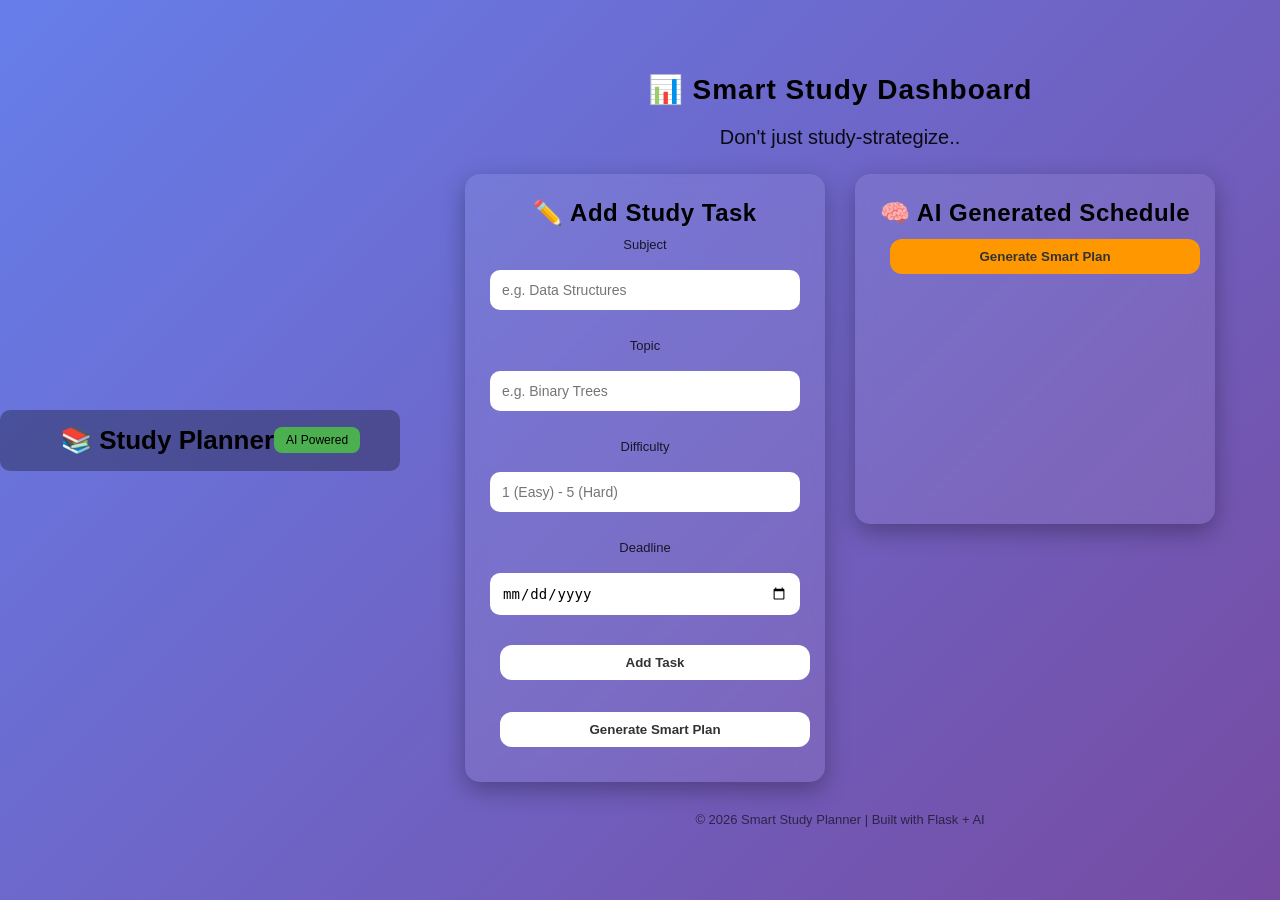
==== templates/index.html @ f3cea0d7 "added new files" ====
<!DOCTYPE html>
<html lang="en">
<head>
    <meta charset="UTF-8">
    <title>Smart Study Planner</title>
    <link rel="stylesheet" href="/static/style.css">
</head>
<body>

<!-- Navbar -->
<nav class="navbar">
    <h2>📚 Study Planner</h2>
    <span class="tag">AI Powered</span>
</nav>

<div class="app-container">

    <!-- Header -->
    <header class="header">
        <h1>📊 Smart Study Dashboard</h1>
        <p>Don't just study-strategize..</p>
    </header>

    <!-- Main Grid -->
    <div class="main-grid">

        <!-- Add Task Panel -->
        <section class="card">
            <h2>✏️ Add Study Task </h2>

            <div class="form">
                <label>Subject</label>
                <input id="subject" placeholder="e.g. Data Structures">

                <label>Topic</label>
                <input id="topic" placeholder="e.g. Binary Trees">

                <label>Difficulty</label>
                <input id="difficulty" type="number" min="1" max="5" placeholder="1 (Easy) - 5 (Hard)">

                <label>Deadline</label>
                <input id="deadline" type="date">

                <button onclick="addTask()">Add Task</button>
                <button onclick="getSchedule()">Generate Smart Plan</button>
            </div>
        </section>

        <!-- Schedule Panel -->
        <section class="card">
            <h2>🧠 AI Generated Schedule</h2>

            <button class="generate-btn" onclick="getSchedule()">
                Generate Smart Plan
            </button>

            <ul id="taskList"></ul>
        </section>

    </div>

    <!-- Footer -->
    <footer class="footer">
        <p>© 2026 Smart Study Planner | Built with Flask + AI</p>
    </footer>

</div>

<script src="/static/script.js"></script>

</body>
</html>
---- static/style.css ----
body {
    font-family: Arial;
    text-align: center;
    background: #f5f5f5;
}

.form input {
    margin: 5px;
    padding: 8px;
}

button {
    padding: 10px;
    margin: 10px;
    cursor: pointer;
}
/* Reset */
* {
    margin: 0;
    padding: 0;
    box-sizing: border-box;
}

/* Body */
body {
    font-family: 'Segoe UI', Tahoma, Geneva, Verdana, sans-serif;
    background: linear-gradient(135deg, #667eea, #764ba2);
    min-height: 100vh;
    display: flex;
    justify-content: center;
    align-items: center;
}

/* Main Container */
.container {
    background: rgba(255, 255, 255, 0.15);
    backdrop-filter: blur(12px);
    padding: 30px;
    border-radius: 20px;
    width: 400px;
    box-shadow: 0 8px 32px rgba(0,0,0,0.2);
    text-align: center;
    color: white;
}

/* Heading */
h1 {
    margin-bottom: 20px;
    font-size: 28px;
    letter-spacing: 1px;
}

/* Form */
.form {
    display: flex;
    flex-direction: column;
}

/* Inputs */
.form input {
    margin: 8px 0;
    padding: 10px;
    border: none;
    border-radius: 10px;
    outline: none;
    font-size: 14px;
}

/* Input Focus Effect */
.form input:focus {
    box-shadow: 0 0 8px rgba(255,255,255,0.6);
}

/* Buttons */
button {
    margin-top: 12px;
    padding: 10px;
    border: none;
    border-radius: 12px;
    background: #ffffff;
    color: #333;
    font-weight: bold;
    cursor: pointer;
    transition: 0.3s ease;
}

/* Button Hover */
button:hover {
    background: #ffdd57;
    transform: scale(1.05);
}

/* Task List */
#taskList {
    margin-top: 20px;
    list-style: none;
}

/* Task Item */
#taskList li {
    background: rgba(255,255,255,0.2);
    margin: 8px 0;
    padding: 10px;
    border-radius: 10px;
    transition: 0.3s;
}

/* Hover Effect */
#taskList li:hover {
    background: rgba(255,255,255,0.35);
    transform: translateX(5px);
}

/* Responsive */
@media (max-width: 500px) {
    .container {
        width: 90%;
    }
}
/* Navbar */
.navbar {
    display: flex;
    align-items: center;
    padding: 15px 40px;
    background: rgba(0,0,0,0.3);
    border-radius: 10px;
    margin-bottom: 20px;
}

/* Study Planner Title */
.navbar h2 {
    font-size: 26px;        /* bigger size */
    font-weight: 700;
    margin-left: 20px;      /* pushes slightly to right */
}

/* Tag stays right */
.navbar .tag {
    margin-left: auto;      /* pushes it to right corner */
    background: #4CAF50;
    padding: 6px 12px;
    border-radius: 8px;
    font-size: 12px;
}

/* Header */
.header {
    text-align: center;
    margin-bottom: 25px;
}

.header p {
    font-size: 20px;
    font-weight: 500;
    opacity: 0.9;
    margin-top: 5px;
}

/* Labels */
.form label {
    margin-top: 10px;
    font-size: 13px;
    opacity: 0.8;
}

/* Special Button */
.generate-btn {
    background: #ff9800;
}

.generate-btn:hover {
    background: #e68900;
}

/* Footer */
.footer {
    margin-top: 30px;
    text-align: center;
    font-size: 13px;
    opacity: 0.6;
}
/* Main Heading */
header h1 {
    font-weight: 700;   /* strong */
}

/* Section Headings */
.card h2 {
    font-weight: 600;   /* medium bold */
    letter-spacing: 0.5px;
}

/* Labels (slightly lighter) */
.form label {
    font-weight: 500;
}
/* App Container - center everything nicely */
.app-container {
    max-width: 1200px;
    margin: auto;
    padding: 20px;
}

/* Grid Layout - balanced spacing */
.main-grid {
    display: grid;
    grid-template-columns: 1fr 1fr;
    gap: 30px;
    align-items: start;
}

/* Cards - consistent height + spacing */
.card {
    background: rgba(255, 255, 255, 0.08);
    padding: 25px;
    border-radius: 15px;
    backdrop-filter: blur(10px);
    box-shadow: 0 8px 25px rgba(0,0,0,0.3);
    min-height: 350px; /* keeps symmetry */
}

/* Form spacing */
.form {
    display: flex;
    flex-direction: column;
    gap: 10px; /* uniform spacing */
}

/* Inputs */
.form input {
    padding: 12px;
}

/* Button alignment */
button {
    width: 100%;
}

/* Task list spacing */
#taskList {
    margin-top: 15px;
    display: flex;
    flex-direction: column;
    gap: 10px;
}
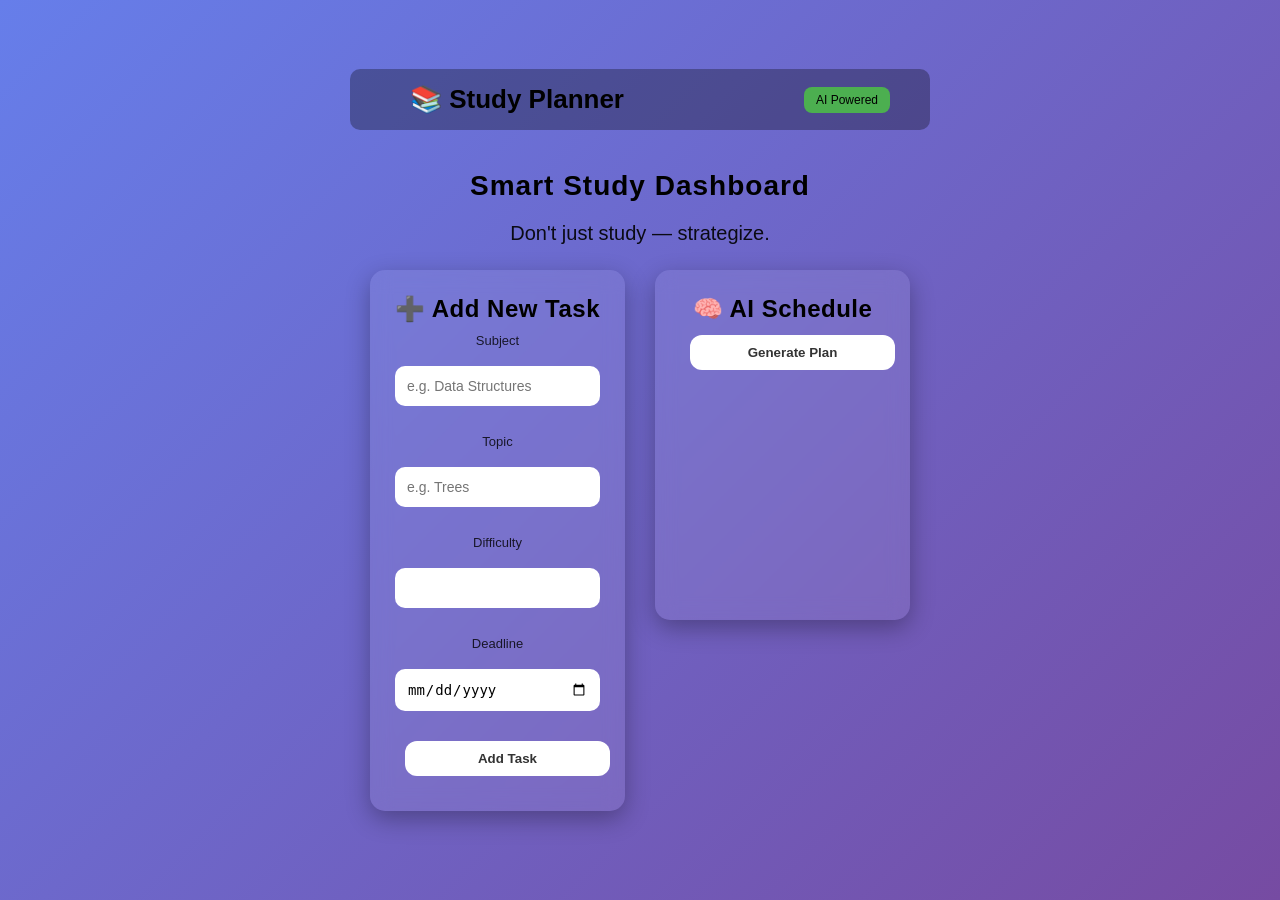
==== commit 67bdbda0: "added new files" ====
--- a/templates/index.html
+++ b/templates/index.html
@@ -7,62 +7,58 @@
 </head>
 <body>
 
-<!-- Navbar -->
-<nav class="navbar">
-    <h2>📚 Study Planner</h2>
-    <span class="tag">AI Powered</span>
-</nav>
+<div class="page-wrapper">
 
-<div class="app-container">
+    <!-- Navbar -->
+    <nav class="navbar">
+        <h2>📚 Study Planner</h2>
+        <span class="tag">AI Powered</span>
+    </nav>
 
-    <!-- Header -->
-    <header class="header">
-        <h1>📊 Smart Study Dashboard</h1>
-        <p>Don't just study-strategize..</p>
-    </header>
+    <div class="app-container">
 
-    <!-- Main Grid -->
-    <div class="main-grid">
+        <!-- Header -->
+        <header class="header">
+            <h1>Smart Study Dashboard</h1>
+            <p>Don't just study — strategize.</p>
+        </header>
 
-        <!-- Add Task Panel -->
-        <section class="card">
-            <h2>✏️ Add Study Task </h2>
+        <!-- Main Grid -->
+        <div class="main-grid">
 
-            <div class="form">
-                <label>Subject</label>
-                <input id="subject" placeholder="e.g. Data Structures">
+            <!-- Add Task -->
+            <section class="card">
+                <h2>➕ Add New Task</h2>
 
-                <label>Topic</label>
-                <input id="topic" placeholder="e.g. Binary Trees">
+                <div class="form">
+                    <label>Subject</label>
+                    <input id="subject" placeholder="e.g. Data Structures">
 
-                <label>Difficulty</label>
-                <input id="difficulty" type="number" min="1" max="5" placeholder="1 (Easy) - 5 (Hard)">
+                    <label>Topic</label>
+                    <input id="topic" placeholder="e.g. Trees">
 
-                <label>Deadline</label>
-                <input id="deadline" type="date">
+                    <label>Difficulty</label>
+                    <input id="difficulty" type="number" min="1" max="5">
 
-                <button onclick="addTask()">Add Task</button>
-                <button onclick="getSchedule()">Generate Smart Plan</button>
-            </div>
-        </section>
+                    <label>Deadline</label>
+                    <input id="deadline" type="date">
 
-        <!-- Schedule Panel -->
-        <section class="card">
-            <h2>🧠 AI Generated Schedule</h2>
+                    <button onclick="addTask()">Add Task</button>
+                </div>
+            </section>
 
-            <button class="generate-btn" onclick="getSchedule()">
-                Generate Smart Plan
-            </button>
+            <!-- Schedule -->
+            <section class="card">
+                <h2>🧠 AI Schedule</h2>
 
-            <ul id="taskList"></ul>
-        </section>
+                <button onclick="getSchedule()">Generate Plan</button>
+
+                <ul id="taskList"></ul>
+            </section>
+
+        </div>
 
     </div>
-
-    <!-- Footer -->
-    <footer class="footer">
-        <p>© 2026 Smart Study Planner | Built with Flask + AI</p>
-    </footer>
 
 </div>
 
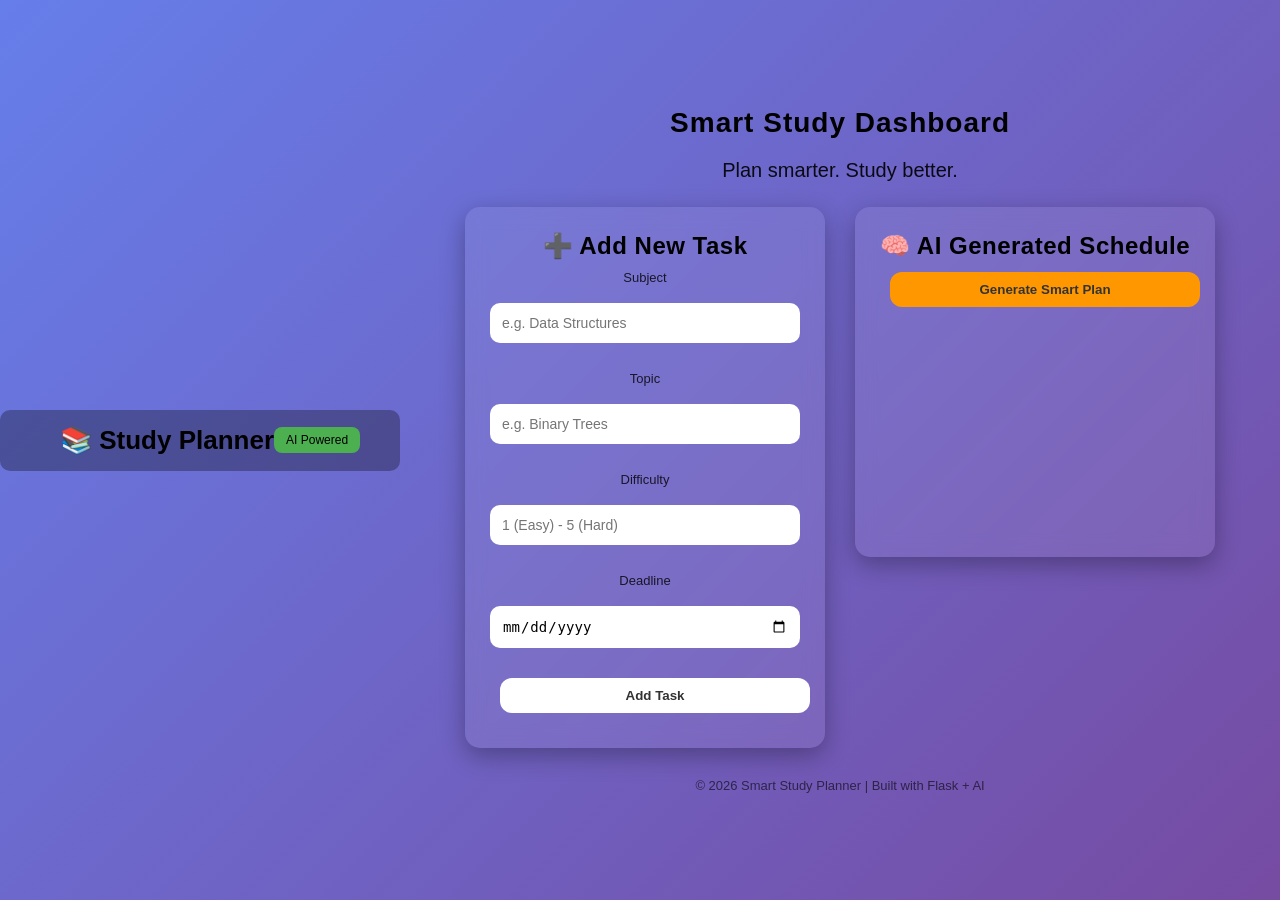
==== commit ea5fd50e: "added new files" ====
--- a/templates/index.html
+++ b/templates/index.html
@@ -7,58 +7,61 @@
 </head>
 <body>
 
-<div class="page-wrapper">
+<!-- Navbar -->
+<nav class="navbar">
+    <h2>📚 Study Planner</h2>
+    <span class="tag">AI Powered</span>
+</nav>
 
-    <!-- Navbar -->
-    <nav class="navbar">
-        <h2>📚 Study Planner</h2>
-        <span class="tag">AI Powered</span>
-    </nav>
+<div class="app-container">
 
-    <div class="app-container">
+    <!-- Header -->
+    <header class="header">
+        <h1>Smart Study Dashboard</h1>
+        <p>Plan smarter. Study better.</p>
+    </header>
 
-        <!-- Header -->
-        <header class="header">
-            <h1>Smart Study Dashboard</h1>
-            <p>Don't just study — strategize.</p>
-        </header>
+    <!-- Main Grid -->
+    <div class="main-grid">
 
-        <!-- Main Grid -->
-        <div class="main-grid">
+        <!-- Add Task Panel -->
+        <section class="card">
+            <h2>➕ Add New Task</h2>
 
-            <!-- Add Task -->
-            <section class="card">
-                <h2>➕ Add New Task</h2>
+            <div class="form">
+                <label>Subject</label>
+                <input id="subject" placeholder="e.g. Data Structures">
 
-                <div class="form">
-                    <label>Subject</label>
-                    <input id="subject" placeholder="e.g. Data Structures">
+                <label>Topic</label>
+                <input id="topic" placeholder="e.g. Binary Trees">
 
-                    <label>Topic</label>
-                    <input id="topic" placeholder="e.g. Trees">
+                <label>Difficulty</label>
+                <input id="difficulty" type="number" min="1" max="5" placeholder="1 (Easy) - 5 (Hard)">
 
-                    <label>Difficulty</label>
-                    <input id="difficulty" type="number" min="1" max="5">
+                <label>Deadline</label>
+                <input id="deadline" type="date">
 
-                    <label>Deadline</label>
-                    <input id="deadline" type="date">
+                <button onclick="addTask()">Add Task</button>
+            </div>
+        </section>
 
-                    <button onclick="addTask()">Add Task</button>
-                </div>
-            </section>
+        <!-- Schedule Panel -->
+        <section class="card">
+            <h2>🧠 AI Generated Schedule</h2>
 
-            <!-- Schedule -->
-            <section class="card">
-                <h2>🧠 AI Schedule</h2>
+            <button class="generate-btn" onclick="getSchedule()">
+                Generate Smart Plan
+            </button>
 
-                <button onclick="getSchedule()">Generate Plan</button>
-
-                <ul id="taskList"></ul>
-            </section>
-
-        </div>
+            <ul id="taskList"></ul>
+        </section>
 
     </div>
+
+    <!-- Footer -->
+    <footer class="footer">
+        <p>© 2026 Smart Study Planner | Built with Flask + AI</p>
+    </footer>
 
 </div>
 
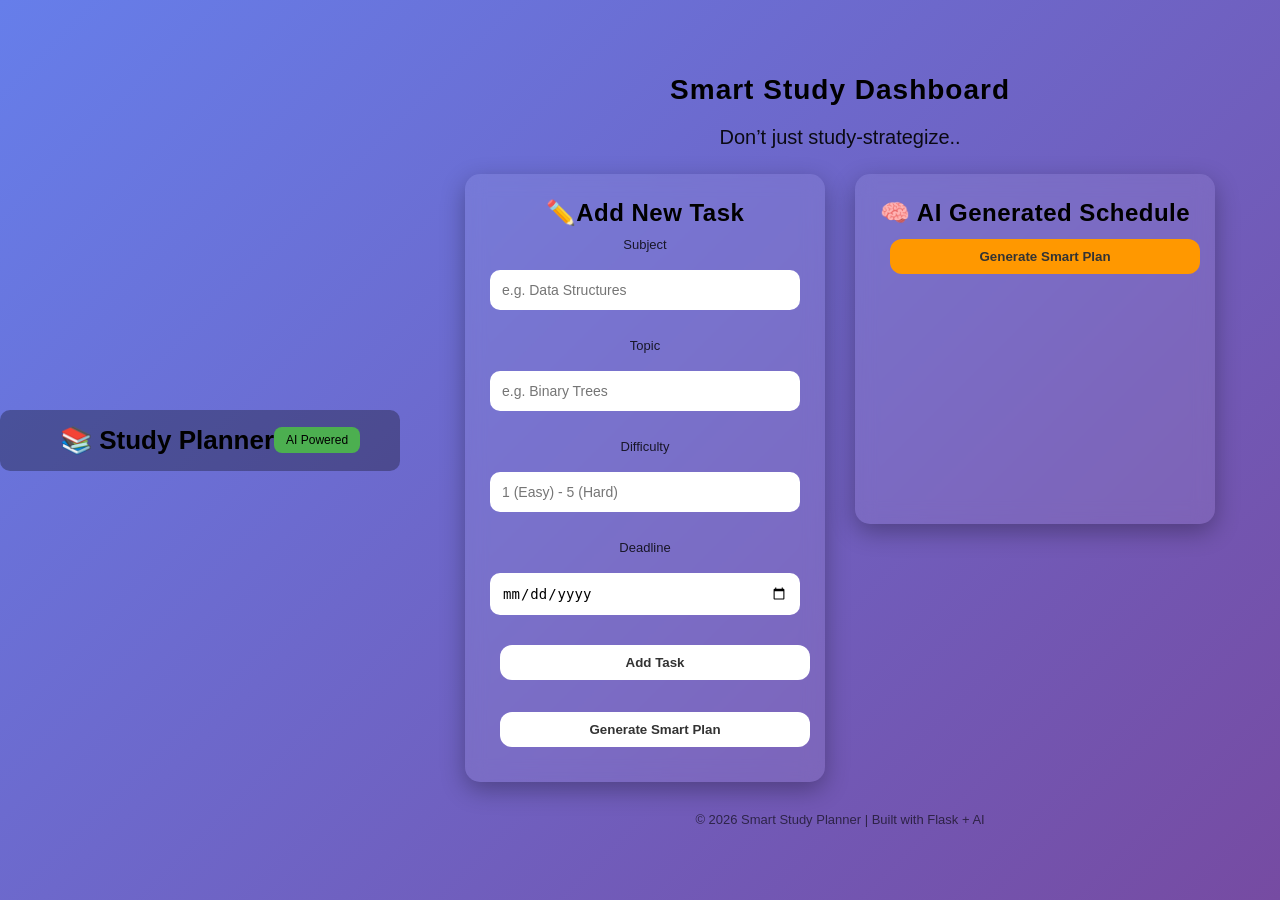
==== commit 0841e8f5: "added new files" ====
--- a/templates/index.html
+++ b/templates/index.html
@@ -18,7 +18,7 @@
     <!-- Header -->
     <header class="header">
         <h1>Smart Study Dashboard</h1>
-        <p>Plan smarter. Study better.</p>
+        <p>Don’t just study-strategize..</p>
     </header>
 
     <!-- Main Grid -->
@@ -26,7 +26,7 @@
 
         <!-- Add Task Panel -->
         <section class="card">
-            <h2>➕ Add New Task</h2>
+            <h2>✏️Add New Task</h2>
 
             <div class="form">
                 <label>Subject</label>
@@ -42,6 +42,7 @@
                 <input id="deadline" type="date">
 
                 <button onclick="addTask()">Add Task</button>
+                <button onclick="getSchedule()">Generate Smart Plan</button>
             </div>
         </section>
 
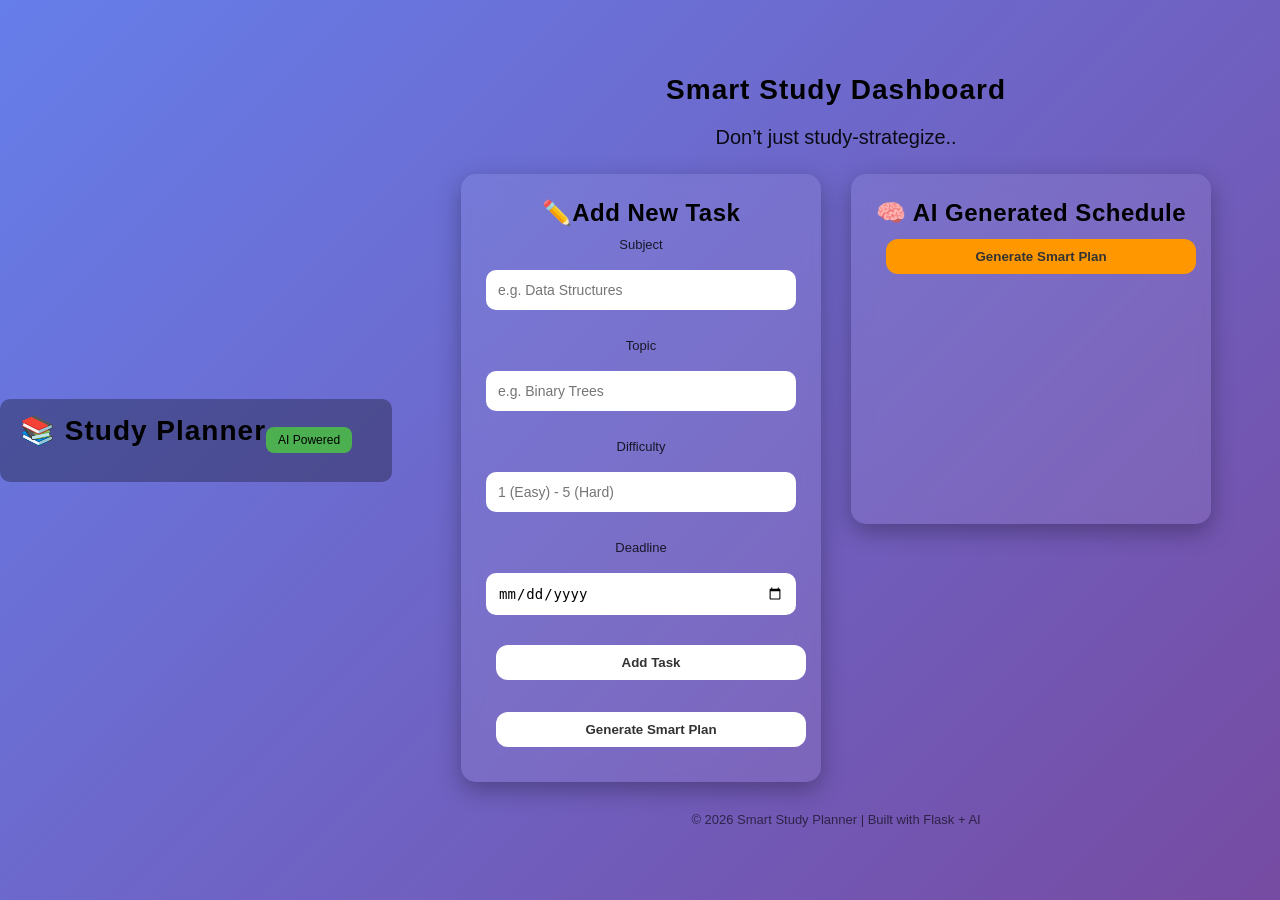
==== commit dd2b7612: "updated files" ====
--- a/templates/index.html
+++ b/templates/index.html
@@ -9,7 +9,7 @@
 
 <!-- Navbar -->
 <nav class="navbar">
-    <h2>📚 Study Planner</h2>
+        <h1>📚 Study Planner</h1>
     <span class="tag">AI Powered</span>
 </nav>
 
--- a/static/style.css
+++ b/static/style.css
@@ -122,6 +122,7 @@
     display: flex;
     align-items: center;
     padding: 15px 40px;
+    padding-left: 20px;
     background: rgba(0,0,0,0.3);
     border-radius: 10px;
     margin-bottom: 20px;
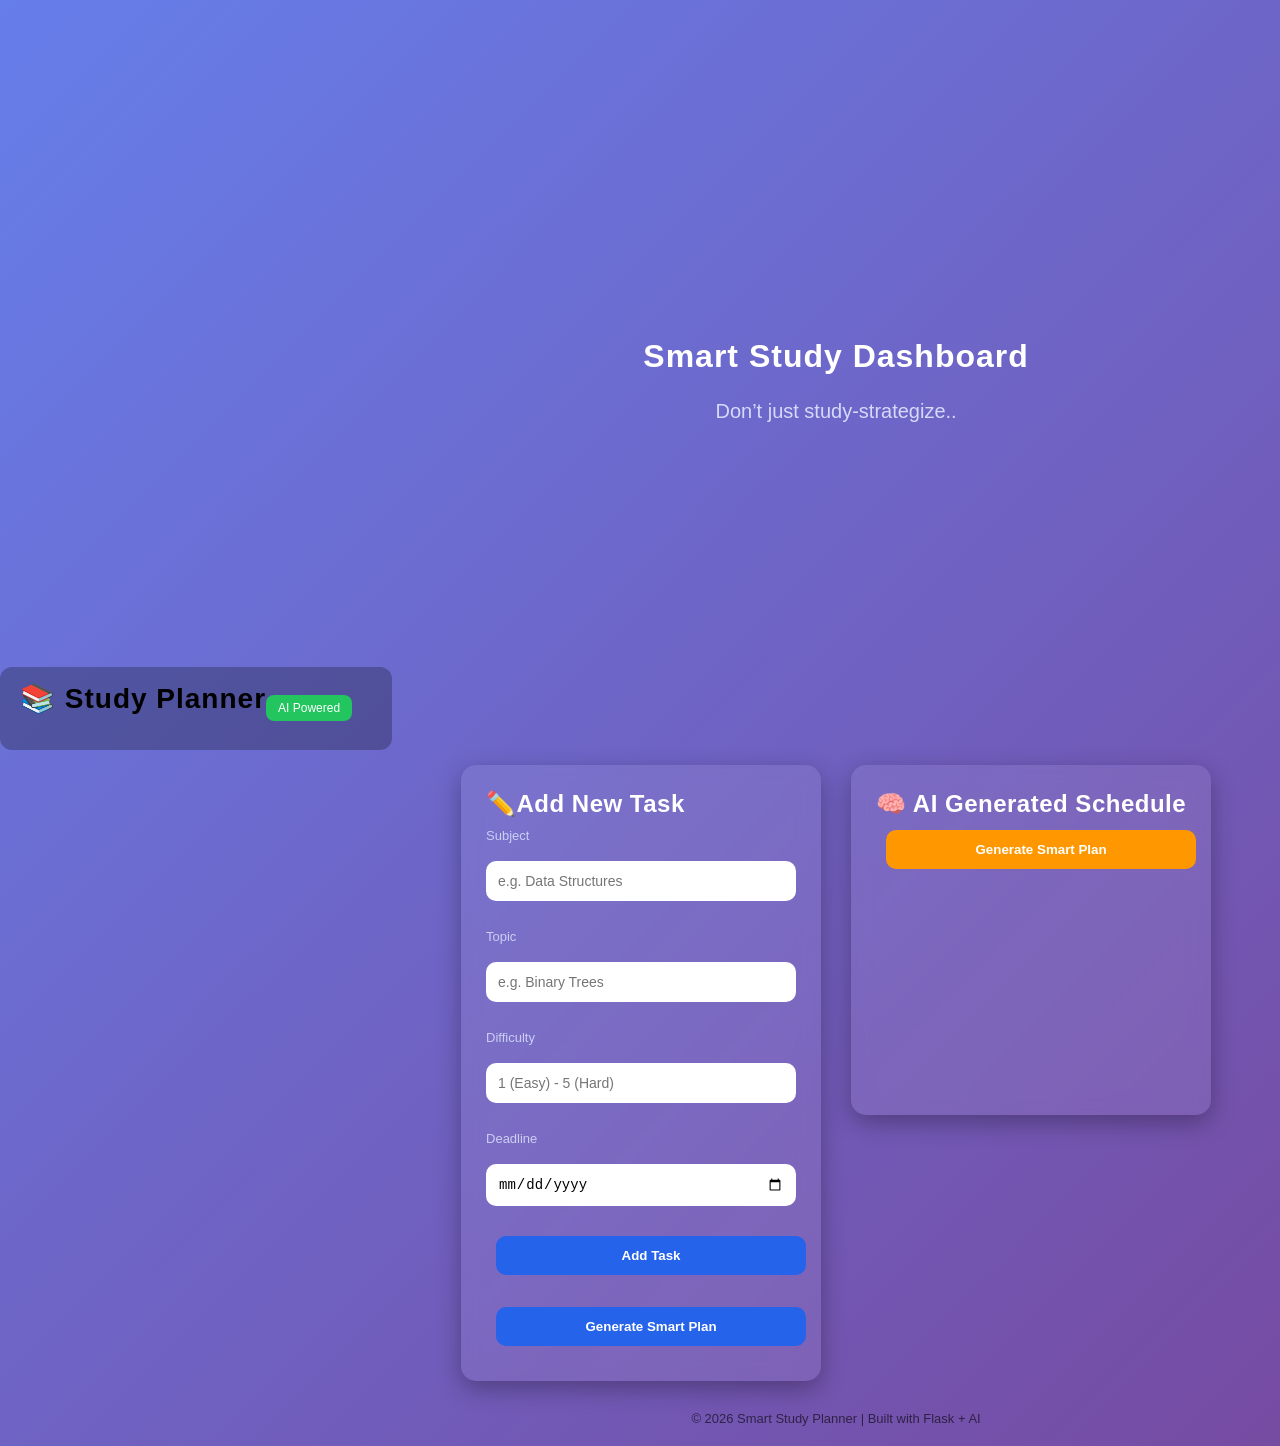
==== commit 185dc9a3: "updated files" ====
--- a/templates/index.html
+++ b/templates/index.html
@@ -67,6 +67,7 @@
 </div>
 
 <script src="/static/script.js"></script>
+<div id="toast-container"></div>
 
 </body>
 </html>
--- a/static/style.css
+++ b/static/style.css
@@ -1,7 +1,20 @@
+:root {
+    --bg-gradient: linear-gradient(135deg, #667eea, #764ba2);
+    --card-bg: rgba(255, 255, 255, 0.1);
+    --text-primary: #ffffff;
+    --text-secondary: #e0e7ff;
+    --accent: #60a5fa;
+    --button-primary: #2563eb;
+    --button-hover: #1d4ed8;
+}
 body {
-    font-family: Arial;
-    text-align: center;
-    background: #f5f5f5;
+    font-family: 'Segoe UI', sans-serif;
+    background: var(--bg-gradient);
+    min-height: 100vh;
+    margin: 0;
+    display: flex;
+    justify-content: center;
+    align-items: center;
 }
 
 .form input {
@@ -35,12 +48,14 @@
 .container {
     background: rgba(255, 255, 255, 0.15);
     backdrop-filter: blur(12px);
-    padding: 30px;
     border-radius: 20px;
     width: 400px;
     box-shadow: 0 8px 32px rgba(0,0,0,0.2);
     text-align: center;
     color: white;
+    max-width: 1100px;
+    margin: auto;
+    padding: 30px 20px;
 }
 
 /* Heading */
@@ -86,8 +101,8 @@
 
 /* Button Hover */
 button:hover {
-    background: #ffdd57;
-    transform: scale(1.05);
+    background: var(--button-hover);
+    transform: translateY(-2px);
 }
 
 /* Task List */
@@ -98,12 +113,13 @@
 
 /* Task Item */
 #taskList li {
-    background: rgba(255,255,255,0.2);
     margin: 8px 0;
-    padding: 10px;
     border-radius: 10px;
     transition: 0.3s;
-}
+    background: rgba(255,255,255,0.15);
+    padding: 12px;
+     color: var(--text-primary);
+    }
 
 /* Hover Effect */
 #taskList li:hover {
@@ -123,9 +139,10 @@
     align-items: center;
     padding: 15px 40px;
     padding-left: 20px;
-    background: rgba(0,0,0,0.3);
-    border-radius: 10px;
-    margin-bottom: 20px;
+    margin-bottom: 30px;
+    justify-content: space-between;
+    background: rgba(0,0,0,0.25);
+    border-radius: 12px;
 }
 
 /* Study Planner Title */
@@ -133,28 +150,36 @@
     font-size: 26px;        /* bigger size */
     font-weight: 700;
     margin-left: 20px;      /* pushes slightly to right */
+    color: var(--text-primary);
 }
 
 /* Tag stays right */
 .navbar .tag {
     margin-left: auto;      /* pushes it to right corner */
-    background: #4CAF50;
     padding: 6px 12px;
     border-radius: 8px;
     font-size: 12px;
+    background: #22c55e;
+    color: white;
 }
 
 /* Header */
 .header {
     text-align: center;
     margin-bottom: 25px;
-}
-
+    display: flex;
+    flex-direction: column;
+    justify-content: center;  /* vertical center */
+    align-items: center;      /* horizontal center */
+    height: 80vh;             /* adjust height */
+    text-align: center;
+}
 .header p {
     font-size: 20px;
     font-weight: 500;
     opacity: 0.9;
     margin-top: 5px;
+    color: var(--text-secondary);
 }
 
 /* Labels */
@@ -183,6 +208,8 @@
 /* Main Heading */
 header h1 {
     font-weight: 700;   /* strong */
+    font-size: 32px;
+    color: var(--text-primary);
 }
 
 /* Section Headings */
@@ -194,6 +221,8 @@
 /* Labels (slightly lighter) */
 .form label {
     font-weight: 500;
+    color: var(--text-secondary);
+    font-size: 13px;
 }
 /* App Container - center everything nicely */
 .app-container {
@@ -218,6 +247,7 @@
     backdrop-filter: blur(10px);
     box-shadow: 0 8px 25px rgba(0,0,0,0.3);
     min-height: 350px; /* keeps symmetry */
+    color: var(--text-primary);
 }
 
 /* Form spacing */
@@ -230,11 +260,22 @@
 /* Inputs */
 .form input {
     padding: 12px;
+    border-radius: 10px;
+    border: none;
+    outline: none;
 }
 
 /* Button alignment */
 button {
     width: 100%;
+     padding: 12px;
+    border-radius: 10px;
+    border: none;
+    background: var(--button-primary);
+    color: white;
+    font-weight: 600;
+    cursor: pointer;
+    transition: 0.3s;
 }
 
 /* Task list spacing */
@@ -243,4 +284,64 @@
     display: flex;
     flex-direction: column;
     gap: 10px;
+}
+/* Loading spinner */
+.loader {
+    border: 3px solid rgba(255,255,255,0.3);
+    border-top: 3px solid white;
+    border-radius: 50%;
+    width: 18px;
+    height: 18px;
+    animation: spin 1s linear infinite;
+    display: inline-block;
+    margin-right: 8px;
+    vertical-align: middle;
+}
+
+/* Spin animation */
+@keyframes spin {
+    0% { transform: rotate(0deg); }
+    100% { transform: rotate(360deg); }
+}
+
+/* Disabled button look */
+button:disabled {
+    opacity: 0.7;
+    cursor: not-allowed;
+}
+/* Toast container */
+#toast-container {
+    position: fixed;
+    top: 20px;
+    right: 20px;
+    z-index: 9999;
+}
+
+/* Toast style */
+.toast {
+    background: rgba(0,0,0,0.8);
+    color: white;
+    padding: 12px 18px;
+    margin-top: 10px;
+    border-radius: 8px;
+    font-size: 14px;
+    opacity: 0;
+    transform: translateY(-20px);
+    transition: all 0.4s ease;
+}
+
+/* Show animation */
+.toast.show {
+    opacity: 1;
+    transform: translateY(0);
+}
+
+/* Success */
+.toast.success {
+    background: #22c55e;
+}
+
+/* Error */
+.toast.error {
+    background: #ef4444;
 }
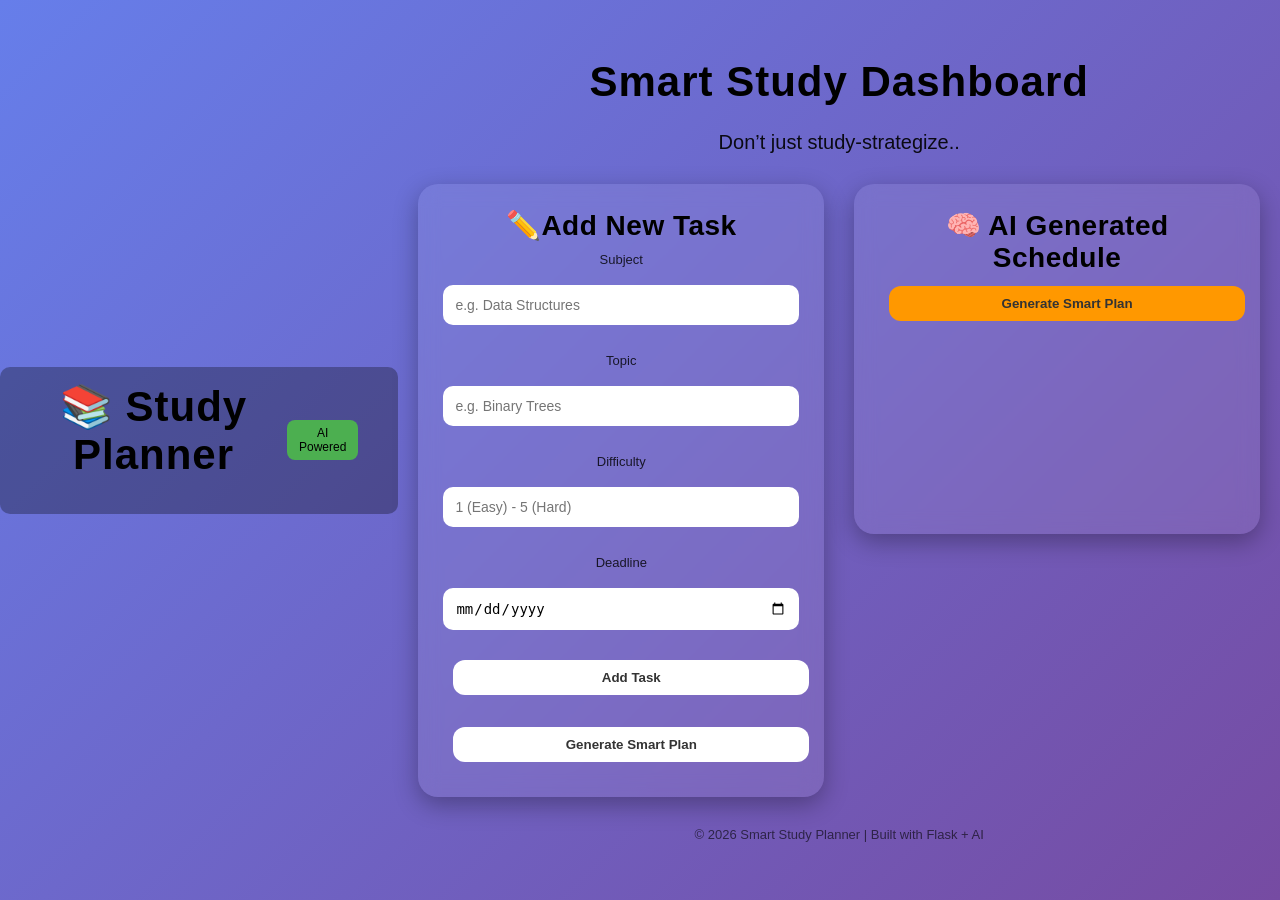
==== commit 8e249831: "updated files" ====
--- a/templates/index.html
+++ b/templates/index.html
@@ -2,6 +2,7 @@
 <html lang="en">
 <head>
     <meta charset="UTF-8">
+    <meta name="viewport" content="width=device-width, initial-scale=1.0">
     <title>Smart Study Planner</title>
     <link rel="stylesheet" href="/static/style.css">
 </head>
@@ -67,7 +68,6 @@
 </div>
 
 <script src="/static/script.js"></script>
-<div id="toast-container"></div>
 
 </body>
 </html>
--- a/static/style.css
+++ b/static/style.css
@@ -1,20 +1,7 @@
-:root {
-    --bg-gradient: linear-gradient(135deg, #667eea, #764ba2);
-    --card-bg: rgba(255, 255, 255, 0.1);
-    --text-primary: #ffffff;
-    --text-secondary: #e0e7ff;
-    --accent: #60a5fa;
-    --button-primary: #2563eb;
-    --button-hover: #1d4ed8;
-}
 body {
-    font-family: 'Segoe UI', sans-serif;
-    background: var(--bg-gradient);
-    min-height: 100vh;
-    margin: 0;
-    display: flex;
-    justify-content: center;
-    align-items: center;
+    font-family: Arial;
+    text-align: center;
+    background: #f5f5f5;
 }
 
 .form input {
@@ -48,21 +35,22 @@
 .container {
     background: rgba(255, 255, 255, 0.15);
     backdrop-filter: blur(12px);
+    padding: 30px;
     border-radius: 20px;
     width: 400px;
     box-shadow: 0 8px 32px rgba(0,0,0,0.2);
     text-align: center;
     color: white;
-    max-width: 1100px;
-    margin: auto;
-    padding: 30px 20px;
 }
 
 /* Heading */
 h1 {
     margin-bottom: 20px;
-    font-size: 28px;
     letter-spacing: 1px;
+     font-size: clamp(28px, 5vw, 42px);
+}
+h2 {
+    font-size: clamp(20px, 3vw, 28px);
 }
 
 /* Form */
@@ -101,8 +89,8 @@
 
 /* Button Hover */
 button:hover {
-    background: var(--button-hover);
-    transform: translateY(-2px);
+    background: #ffdd57;
+    transform: scale(1.05);
 }
 
 /* Task List */
@@ -113,13 +101,12 @@
 
 /* Task Item */
 #taskList li {
+    background: rgba(255,255,255,0.2);
     margin: 8px 0;
+    padding: 10px;
     border-radius: 10px;
     transition: 0.3s;
-    background: rgba(255,255,255,0.15);
-    padding: 12px;
-     color: var(--text-primary);
-    }
+}
 
 /* Hover Effect */
 #taskList li:hover {
@@ -139,10 +126,9 @@
     align-items: center;
     padding: 15px 40px;
     padding-left: 20px;
-    margin-bottom: 30px;
-    justify-content: space-between;
-    background: rgba(0,0,0,0.25);
-    border-radius: 12px;
+    background: rgba(0,0,0,0.3);
+    border-radius: 10px;
+    margin-bottom: 20px;
 }
 
 /* Study Planner Title */
@@ -150,36 +136,33 @@
     font-size: 26px;        /* bigger size */
     font-weight: 700;
     margin-left: 20px;      /* pushes slightly to right */
-    color: var(--text-primary);
 }
 
 /* Tag stays right */
 .navbar .tag {
     margin-left: auto;      /* pushes it to right corner */
+    background: #4CAF50;
     padding: 6px 12px;
     border-radius: 8px;
     font-size: 12px;
-    background: #22c55e;
-    color: white;
 }
 
 /* Header */
 .header {
     text-align: center;
-    margin-bottom: 25px;
+    margin-bottom: 30px;
     display: flex;
     flex-direction: column;
     justify-content: center;  /* vertical center */
     align-items: center;      /* horizontal center */
-    height: 80vh;             /* adjust height */
-    text-align: center;
-}
+    text-align: center;
+}
+
 .header p {
     font-size: 20px;
     font-weight: 500;
     opacity: 0.9;
     margin-top: 5px;
-    color: var(--text-secondary);
 }
 
 /* Labels */
@@ -208,8 +191,6 @@
 /* Main Heading */
 header h1 {
     font-weight: 700;   /* strong */
-    font-size: 32px;
-    color: var(--text-primary);
 }
 
 /* Section Headings */
@@ -221,33 +202,37 @@
 /* Labels (slightly lighter) */
 .form label {
     font-weight: 500;
-    color: var(--text-secondary);
-    font-size: 13px;
 }
 /* App Container - center everything nicely */
 .app-container {
     max-width: 1200px;
     margin: auto;
     padding: 20px;
+    width: 90%;
+    max-width: 1200px;
 }
 
 /* Grid Layout - balanced spacing */
 .main-grid {
     display: grid;
-    grid-template-columns: 1fr 1fr;
+    align-items: start;
+    display: grid;
+    grid-template-columns: repeat(auto-fit, minmax(320px, 1fr));
     gap: 30px;
-    align-items: start;
+    width: 100%;
+
 }
 
 /* Cards - consistent height + spacing */
 .card {
     background: rgba(255, 255, 255, 0.08);
-    padding: 25px;
-    border-radius: 15px;
     backdrop-filter: blur(10px);
     box-shadow: 0 8px 25px rgba(0,0,0,0.3);
     min-height: 350px; /* keeps symmetry */
-    color: var(--text-primary);
+    width: 100%;
+    padding: 25px;
+    border-radius: 20px;
+    box-sizing: border-box;
 }
 
 /* Form spacing */
@@ -260,22 +245,12 @@
 /* Inputs */
 .form input {
     padding: 12px;
-    border-radius: 10px;
-    border: none;
-    outline: none;
 }
 
 /* Button alignment */
 button {
     width: 100%;
-     padding: 12px;
-    border-radius: 10px;
-    border: none;
-    background: var(--button-primary);
-    color: white;
-    font-weight: 600;
-    cursor: pointer;
-    transition: 0.3s;
+    box-sizing: border-box;
 }
 
 /* Task list spacing */
@@ -284,64 +259,34 @@
     display: flex;
     flex-direction: column;
     gap: 10px;
-}
-/* Loading spinner */
-.loader {
-    border: 3px solid rgba(255,255,255,0.3);
-    border-top: 3px solid white;
-    border-radius: 50%;
-    width: 18px;
-    height: 18px;
-    animation: spin 1s linear infinite;
-    display: inline-block;
-    margin-right: 8px;
-    vertical-align: middle;
-}
-
-/* Spin animation */
-@keyframes spin {
-    0% { transform: rotate(0deg); }
-    100% { transform: rotate(360deg); }
-}
-
-/* Disabled button look */
-button:disabled {
-    opacity: 0.7;
-    cursor: not-allowed;
-}
-/* Toast container */
-#toast-container {
-    position: fixed;
-    top: 20px;
-    right: 20px;
-    z-index: 9999;
-}
-
-/* Toast style */
-.toast {
-    background: rgba(0,0,0,0.8);
-    color: white;
-    padding: 12px 18px;
-    margin-top: 10px;
-    border-radius: 8px;
-    font-size: 14px;
-    opacity: 0;
-    transform: translateY(-20px);
-    transition: all 0.4s ease;
-}
-
-/* Show animation */
-.toast.show {
-    opacity: 1;
-    transform: translateY(0);
-}
-
-/* Success */
-.toast.success {
-    background: #22c55e;
-}
-
-/* Error */
-.toast.error {
-    background: #ef4444;
+    max-height: 250px;
+    overflow-y: auto;
+}
+@media (max-width: 768px) {
+
+    .navbar {
+        flex-direction: column;
+        gap: 10px;
+        text-align: center;
+    }
+
+    .header h1 {
+        font-size: 28px;
+    }
+
+    .header p {
+        font-size: 16px;
+    }
+
+    .main-grid {
+        grid-template-columns: 1fr;
+    }
+
+    .card {
+        padding: 20px;
+    }
+
+    button {
+        font-size: 16px;
+    }
 }
